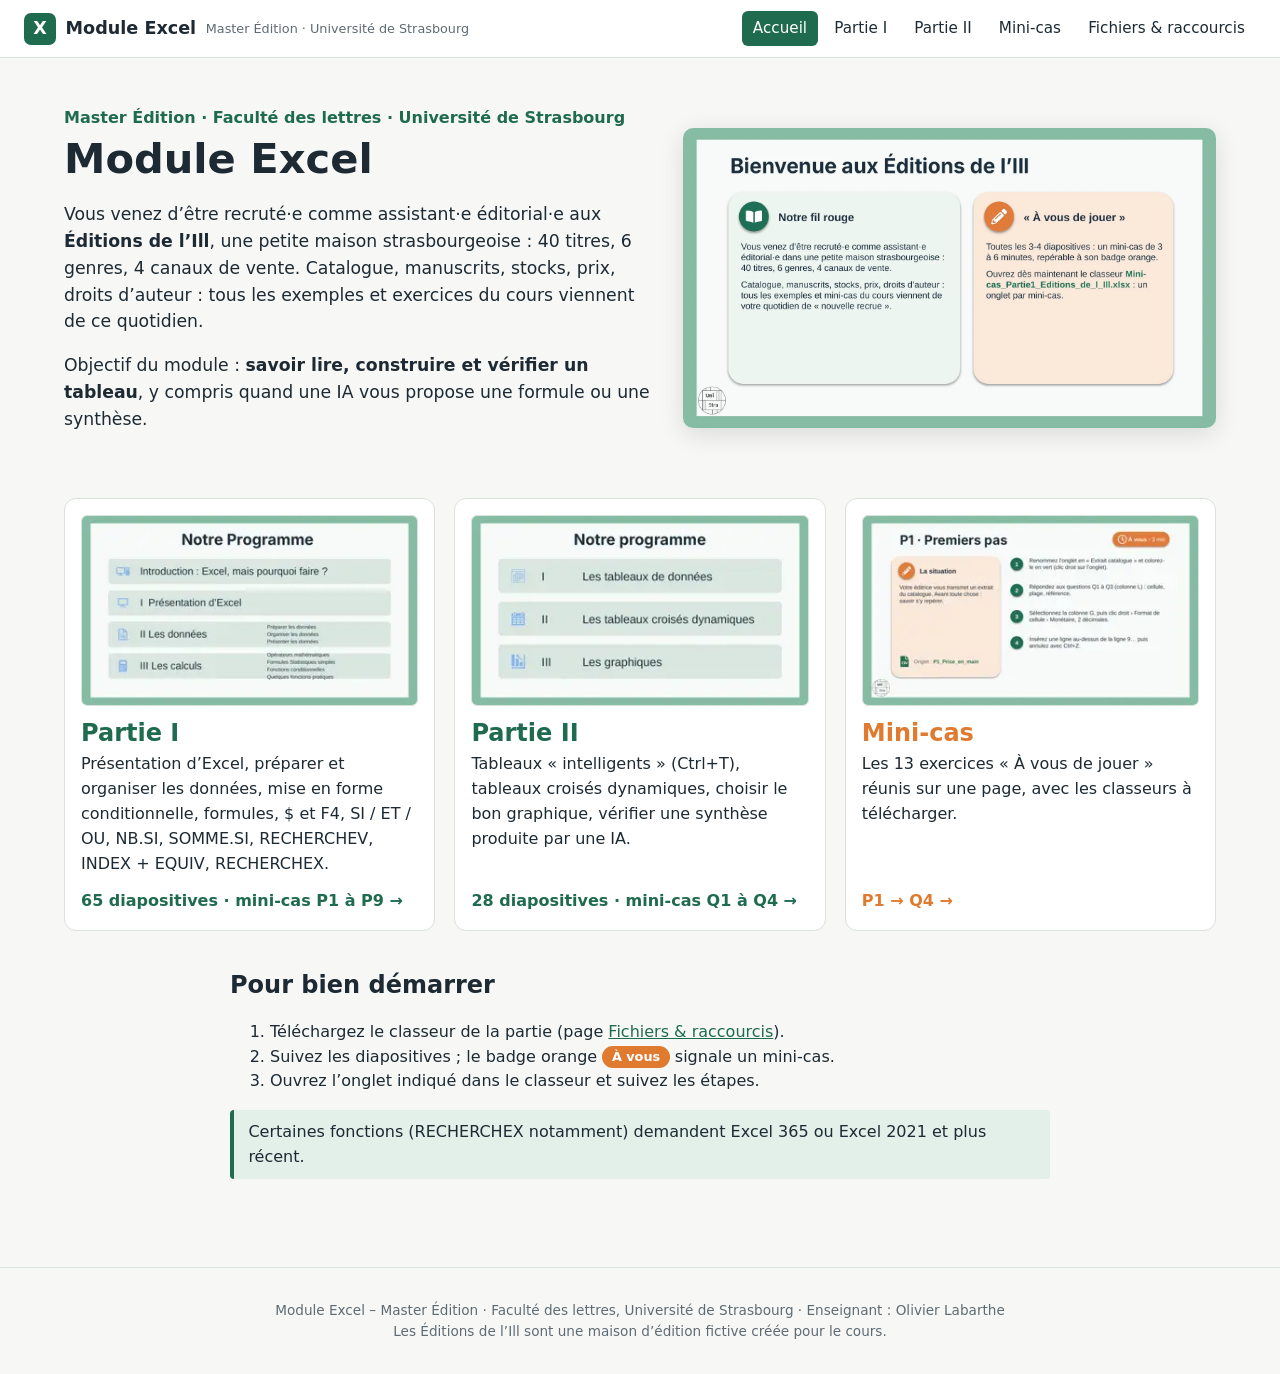
==== index.html @ c534e5ab "Site du module Excel – Master Édition (supports v2, mini-cas P1–Q4) Co-Authored-By: Claude Opus 5.5 " ====
<!DOCTYPE html>
<html lang="fr">
<head>
<meta charset="utf-8">
<meta name="viewport" content="width=device-width, initial-scale=1">
<title>Accueil · Module Excel – Master Édition</title>
<link rel="icon" href="data:image/svg+xml,%3Csvg xmlns=%22http://www.w3.org/2000/svg%22 viewBox=%220 0 32 32%22%3E%3Crect width=%2232%22 height=%2232%22 rx=%227%22 fill=%22%231f6b4f%22/%3E%3Ctext x=%2216%22 y=%2223%22 font-size=%2220%22 font-family=%22Arial%22 font-weight=%22bold%22 fill=%22white%22 text-anchor=%22middle%22%3EX%3C/text%3E%3C/svg%3E">
<link rel="stylesheet" href="assets/style.css">
</head>
<body>
<header class="site">
  <a class="brand" href="index.html"><span class="logo">X</span> Module Excel <small>Master Édition · Université de Strasbourg</small></a>
  <nav><a href="index.html" aria-current="page">Accueil</a><a href="partie-1.html">Partie I</a><a href="partie-2.html">Partie II</a><a href="mini-cas.html">Mini-cas</a><a href="ressources.html">Fichiers & raccourcis</a></nav>
</header>
<main>

<section class="hero">
  <div>
    <p class="kicker">Master Édition · Faculté des lettres · Université de Strasbourg</p>
    <h1>Module Excel</h1>
    <p class="lead">Vous venez d’être recruté·e comme assistant·e éditorial·e aux <strong>Éditions de l’Ill</strong>,
    une petite maison strasbourgeoise : 40 titres, 6 genres, 4 canaux de vente. Catalogue, manuscrits, stocks, prix,
    droits d’auteur : tous les exemples et exercices du cours viennent de ce quotidien.</p>
    <p class="lead">Objectif du module : <strong>savoir lire, construire et vérifier un tableau</strong>, y compris
    quand une IA vous propose une formule ou une synthèse.</p>
  </div>
  <img src="assets/slides/partie1/02.webp" alt="Diapositive : Bienvenue aux Éditions de l’Ill" width="1500" height="844">
</section>

<section class="cards">
  <a class="card" href="partie-1.html">
    <img loading="lazy" src="assets/slides/partie1/09-mini.webp" alt="" width="360" height="203">
    <h2>Partie I</h2>
    <p>Présentation d’Excel, préparer et organiser les données, mise en forme conditionnelle, formules, $ et F4,
    SI / ET / OU, NB.SI, SOMME.SI, RECHERCHEV, INDEX + EQUIV, RECHERCHEX.</p>
    <span class="more">65 diapositives · mini-cas P1 à P9 →</span>
  </a>
  <a class="card" href="partie-2.html">
    <img loading="lazy" src="assets/slides/partie2/03-mini.webp" alt="" width="360" height="203">
    <h2>Partie II</h2>
    <p>Tableaux « intelligents » (Ctrl+T), tableaux croisés dynamiques, choisir le bon graphique,
    vérifier une synthèse produite par une IA.</p>
    <span class="more">28 diapositives · mini-cas Q1 à Q4 →</span>
  </a>
  <a class="card accent" href="mini-cas.html">
    <img loading="lazy" src="assets/slides/partie1/19-mini.webp" alt="" width="360" height="203">
    <h2>Mini-cas</h2>
    <p>Les 13 exercices « À vous de jouer » réunis sur une page, avec les classeurs à télécharger.</p>
    <span class="more">P1 → Q4 →</span>
  </a>
</section>

<section class="narrow start">
  <h2>Pour bien démarrer</h2>
  <ol>
    <li>Téléchargez le classeur de la partie (page <a href="ressources.html">Fichiers & raccourcis</a>).</li>
    <li>Suivez les diapositives ; le badge orange <span class="badge">À vous</span> signale un mini-cas.</li>
    <li>Ouvrez l’onglet indiqué dans le classeur et suivez les étapes.</li>
  </ol>
  <p class="note">Certaines fonctions (RECHERCHEX notamment) demandent Excel 365 ou Excel 2021 et plus récent.</p>
</section>
</main>
<footer>Module Excel – Master Édition · Faculté des lettres, Université de Strasbourg · Enseignant : Olivier Labarthe<br>
Les Éditions de l’Ill sont une maison d’édition fictive créée pour le cours.</footer>
<script src="assets/viewer.js"></script>
</body>
</html>
---- assets/style.css ----
:root{--vert:#1f6b4f;--vert-clair:#e3efe9;--encre:#1d2a33;--orange:#e07a2f;--orange-clair:#fbe9dc;--fond:#f7f8f6;--gris:#5f6b73;--bord:#d9e2dd}
*{box-sizing:border-box}
html{scroll-behavior:smooth;scroll-padding-top:80px}
body{margin:0;font-family:system-ui,-apple-system,"Segoe UI",Roboto,Arial,sans-serif;color:var(--encre);background:var(--fond);line-height:1.55}
a{color:var(--vert)}
header.site{position:sticky;top:0;z-index:10;display:flex;flex-wrap:wrap;gap:.5rem 1.5rem;align-items:center;justify-content:space-between;padding:.7rem 1.5rem;background:#fff;border-bottom:1px solid var(--bord)}
.brand{display:flex;align-items:center;gap:.6rem;font-weight:700;text-decoration:none;color:var(--encre);font-size:1.1rem}
.brand small{font-weight:400;color:var(--gris);font-size:.8rem}
.logo{display:inline-grid;place-items:center;width:32px;height:32px;border-radius:7px;background:var(--vert);color:#fff;font-weight:800}
header nav{display:flex;flex-wrap:wrap;gap:.3rem}
header nav a{text-decoration:none;color:var(--encre);padding:.35rem .7rem;border-radius:6px;font-size:.95rem}
header nav a:hover{background:var(--vert-clair)}
header nav a[aria-current]{background:var(--vert);color:#fff}
main{max-width:1200px;margin:0 auto;padding:1.5rem}
footer{text-align:center;color:var(--gris);font-size:.85rem;padding:2rem 1rem;border-top:1px solid var(--bord);margin-top:3rem}
h1,h2,h3{line-height:1.2}
.narrow{max-width:820px;margin-left:auto;margin-right:auto}
.hero{display:grid;grid-template-columns:1.1fr 1fr;gap:2rem;align-items:center;padding:1.5rem 0 2rem}
.hero h1{font-size:2.6rem;margin:.2rem 0 1rem}
.hero img{width:100%;height:auto;border-radius:10px;box-shadow:0 6px 24px rgba(0,0,0,.12)}
.kicker{color:var(--vert);font-weight:600;margin:0}
.lead{font-size:1.08rem}
.cards{display:grid;grid-template-columns:repeat(auto-fit,minmax(260px,1fr));gap:1.2rem;margin:1rem 0 2.5rem}
.card{display:flex;flex-direction:column;background:#fff;border:1px solid var(--bord);border-radius:12px;padding:1rem;text-decoration:none;color:var(--encre);transition:transform .15s,box-shadow .15s}
.card:hover{transform:translateY(-3px);box-shadow:0 8px 22px rgba(0,0,0,.08)}
.card img{width:100%;height:auto;border-radius:6px;border:1px solid var(--bord)}
.card h2{margin:.8rem 0 .3rem;color:var(--vert)}
.card p{margin:0 0 .8rem;flex:1}
.card.accent h2{color:var(--orange)}
.more{font-weight:600;color:var(--vert)}
.card.accent .more{color:var(--orange)}
.badge{display:inline-block;background:var(--orange);color:#fff;border-radius:999px;padding:.05rem .6rem;font-size:.8rem;font-weight:600;white-space:nowrap;vertical-align:middle}
.note{background:var(--vert-clair);border-left:4px solid var(--vert);padding:.6rem .9rem;border-radius:4px}
.btn{display:inline-block;background:var(--vert);color:#fff;text-decoration:none;padding:.5rem .9rem;border-radius:7px;font-weight:600;font-size:.92rem}
.btn:hover{filter:brightness(1.1)}
.btn.ghost{background:#fff;color:var(--vert);border:1px solid var(--vert)}
/* Pages de cours */
.part-layout{display:grid;grid-template-columns:260px 1fr;gap:2rem;align-items:start}
.toc{position:sticky;top:80px;background:#fff;border:1px solid var(--bord);border-radius:12px;padding:1rem 1.2rem}
.toc h1{margin:0 0 .6rem;font-size:1.5rem;color:var(--vert)}
.toc ol{list-style:none;padding:0;margin:0 0 1rem}
.toc li a{display:block;padding:.35rem .5rem;border-radius:6px;text-decoration:none;color:var(--encre);font-size:.95rem}
.toc li a:hover,.toc li a.on{background:var(--vert-clair);color:var(--vert);font-weight:600}
.dl{display:flex;flex-direction:column;gap:.5rem}
.hint{color:var(--gris);font-size:.82rem;margin:.9rem 0 0}
.slides section{margin-bottom:2.5rem}
.slides h2{border-bottom:2px solid var(--vert);padding-bottom:.4rem;color:var(--vert)}
.slide{margin:0 0 1.6rem;background:#fff;border:1px solid var(--bord);border-radius:10px;overflow:hidden}
.slide img{display:block;width:100%;height:auto;cursor:zoom-in}
.slide figcaption{padding:.55rem .9rem;font-size:.95rem;border-top:1px solid var(--bord)}
.slide .num{display:inline-block;min-width:1.8rem;color:var(--gris);font-variant-numeric:tabular-nums}
.slide.minicas{border:2px solid var(--orange)}
.slide.minicas figcaption{background:var(--orange-clair)}
/* Mini-cas */
.cases-part{margin:2rem 0}
.cases-head{display:flex;flex-wrap:wrap;gap:1rem;align-items:center;justify-content:space-between;border-bottom:2px solid var(--vert);margin-bottom:1rem}
.cases-head h2{color:var(--vert);margin:.4rem 0}
.cases{display:grid;grid-template-columns:repeat(auto-fill,minmax(340px,1fr));gap:1.1rem}
.case{background:#fff;border:1px solid var(--bord);border-top:4px solid var(--orange);border-radius:10px;padding:1rem 1.2rem;display:flex;flex-direction:column}
.case header{display:flex;align-items:center;gap:.6rem}
.case h3{margin:0;flex:1;font-size:1.1rem}
.code{background:var(--encre);color:#fff;border-radius:6px;padding:.1rem .45rem;font-weight:700;font-size:.9rem}
.situation{background:var(--orange-clair);padding:.6rem .8rem;border-radius:6px;margin:.8rem 0 .4rem}
.onglet{font-size:.9rem;color:var(--gris);margin:.2rem 0}
.steps{padding-left:1.3rem;margin:.4rem 0}
.steps li{margin:.3rem 0}
.steps li::marker{color:var(--vert);font-weight:700}
.bonus{font-size:.92rem;border-left:3px solid var(--orange);padding-left:.6rem;color:#6b4a2f}
.see{margin-top:auto;padding-top:.5rem;font-weight:600;font-size:.92rem}
/* Ressources */
table{width:100%;border-collapse:collapse;background:#fff;border:1px solid var(--bord);border-radius:8px;overflow:hidden;margin-bottom:1.5rem}
th,td{text-align:left;padding:.55rem .8rem;border-bottom:1px solid var(--bord);vertical-align:top}
th{background:var(--vert-clair)}
td a{word-break:break-all}
kbd{display:inline-block;font-family:ui-monospace,Consolas,monospace;font-size:.85rem;background:#fff;border:1px solid #bbb;border-bottom-width:2px;border-radius:5px;padding:.05rem .4rem}
.keys td:first-child{white-space:nowrap;width:12rem}
.recap{display:grid;grid-template-columns:repeat(auto-fit,minmax(220px,1fr));gap:.8rem}
.recap div{background:#fff;border:1px solid var(--bord);border-radius:8px;padding:.7rem .9rem}
.recap h3{margin:0 0 .3rem;font-size:1rem;color:var(--vert)}
.recap p{margin:0;font-size:.92rem}
/* Visionneuse */
.lightbox{position:fixed;inset:0;background:rgba(15,22,27,.93);display:none;align-items:center;justify-content:center;z-index:50}
.lightbox.open{display:flex}
.lightbox img{max-width:94vw;max-height:86vh;border-radius:6px;background:#fff}
.lightbox button{position:absolute;background:rgba(255,255,255,.15);color:#fff;border:0;font-size:1.8rem;width:52px;height:52px;border-radius:50%;cursor:pointer}
.lightbox button:hover{background:rgba(255,255,255,.3)}
.lb-prev{left:2vw}.lb-next{right:2vw}.lb-close{top:2vh;right:2vw}
.lb-count{position:absolute;bottom:2.5vh;color:#ddd;font-size:.9rem}
@media (max-width:860px){
  .hero{grid-template-columns:1fr}
  .hero h1{font-size:2rem}
  .part-layout{grid-template-columns:1fr}
  .toc{position:static}
  .cases{grid-template-columns:1fr}
  main{padding:1rem}
  .brand small{display:none}
}
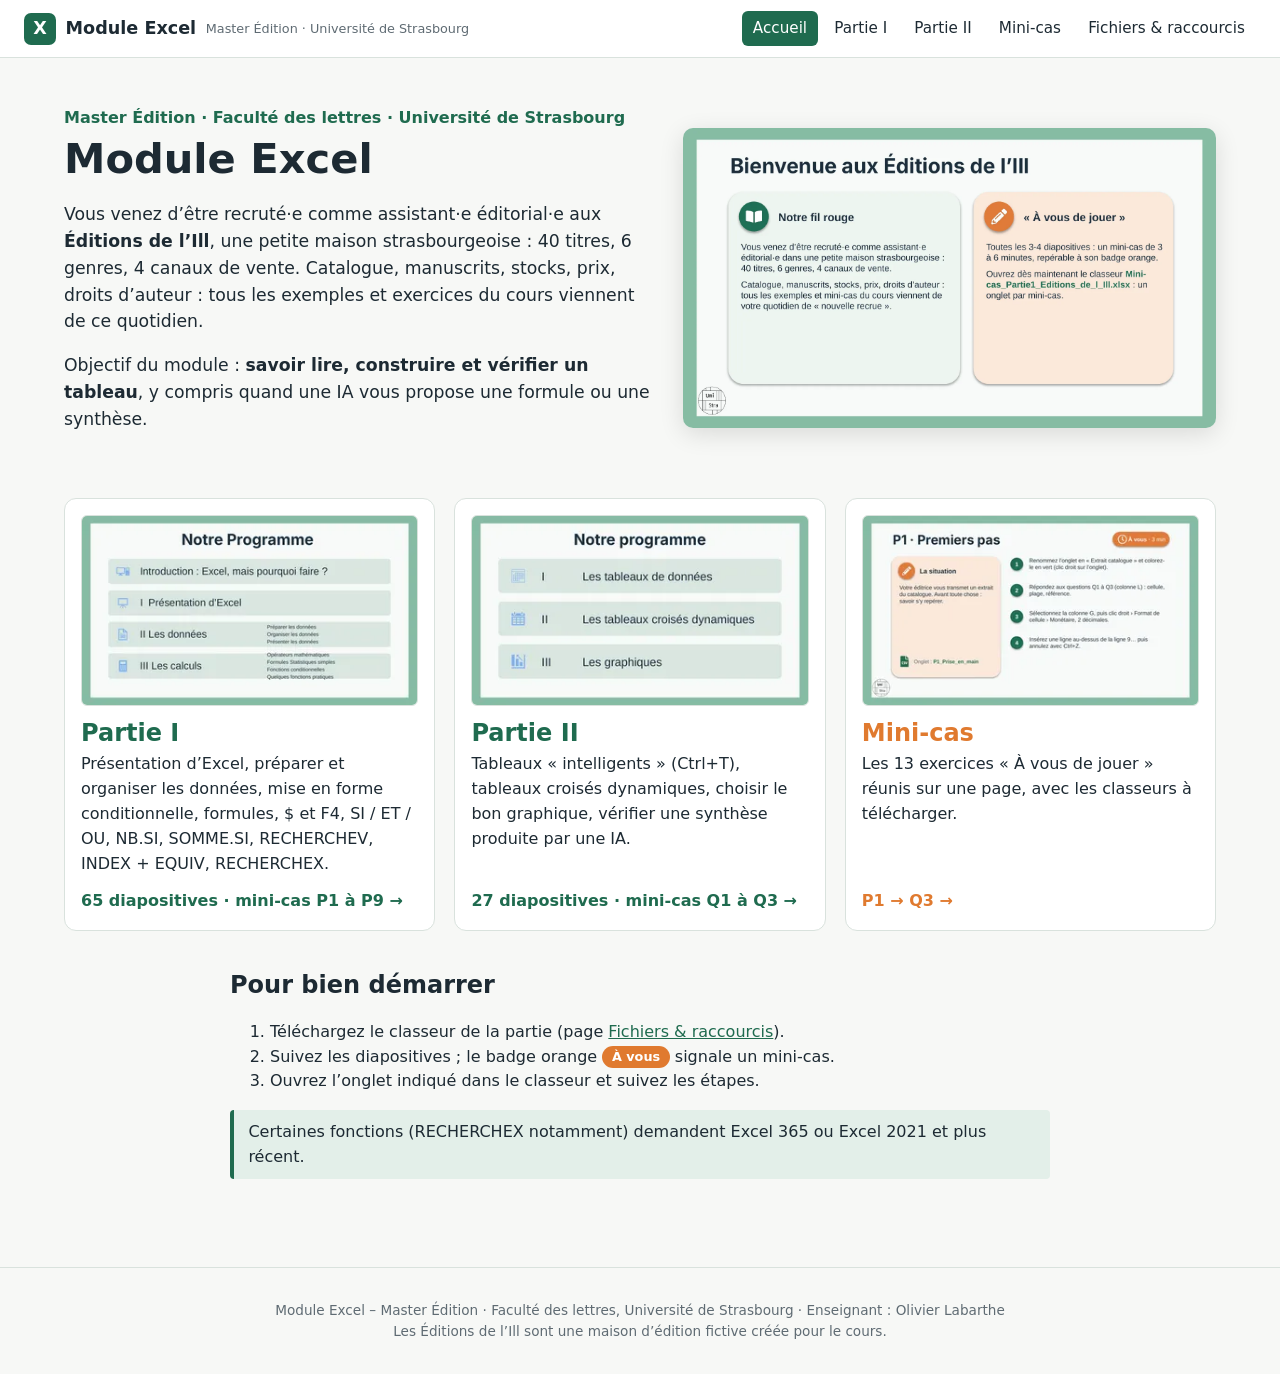
==== commit 81072467: "Partie II : suppression du mini-cas Q4 (« L’IA a dit que… ») - Diapositive Q4 retirée du support, de" ====
--- a/index.html
+++ b/index.html
@@ -40,13 +40,13 @@
     <h2>Partie II</h2>
     <p>Tableaux « intelligents » (Ctrl+T), tableaux croisés dynamiques, choisir le bon graphique,
     vérifier une synthèse produite par une IA.</p>
-    <span class="more">28 diapositives · mini-cas Q1 à Q4 →</span>
+    <span class="more">27 diapositives · mini-cas Q1 à Q3 →</span>
   </a>
   <a class="card accent" href="mini-cas.html">
     <img loading="lazy" src="assets/slides/partie1/19-mini.webp" alt="" width="360" height="203">
     <h2>Mini-cas</h2>
     <p>Les 13 exercices « À vous de jouer » réunis sur une page, avec les classeurs à télécharger.</p>
-    <span class="more">P1 → Q4 →</span>
+    <span class="more">P1 → Q3 →</span>
   </a>
 </section>
 
